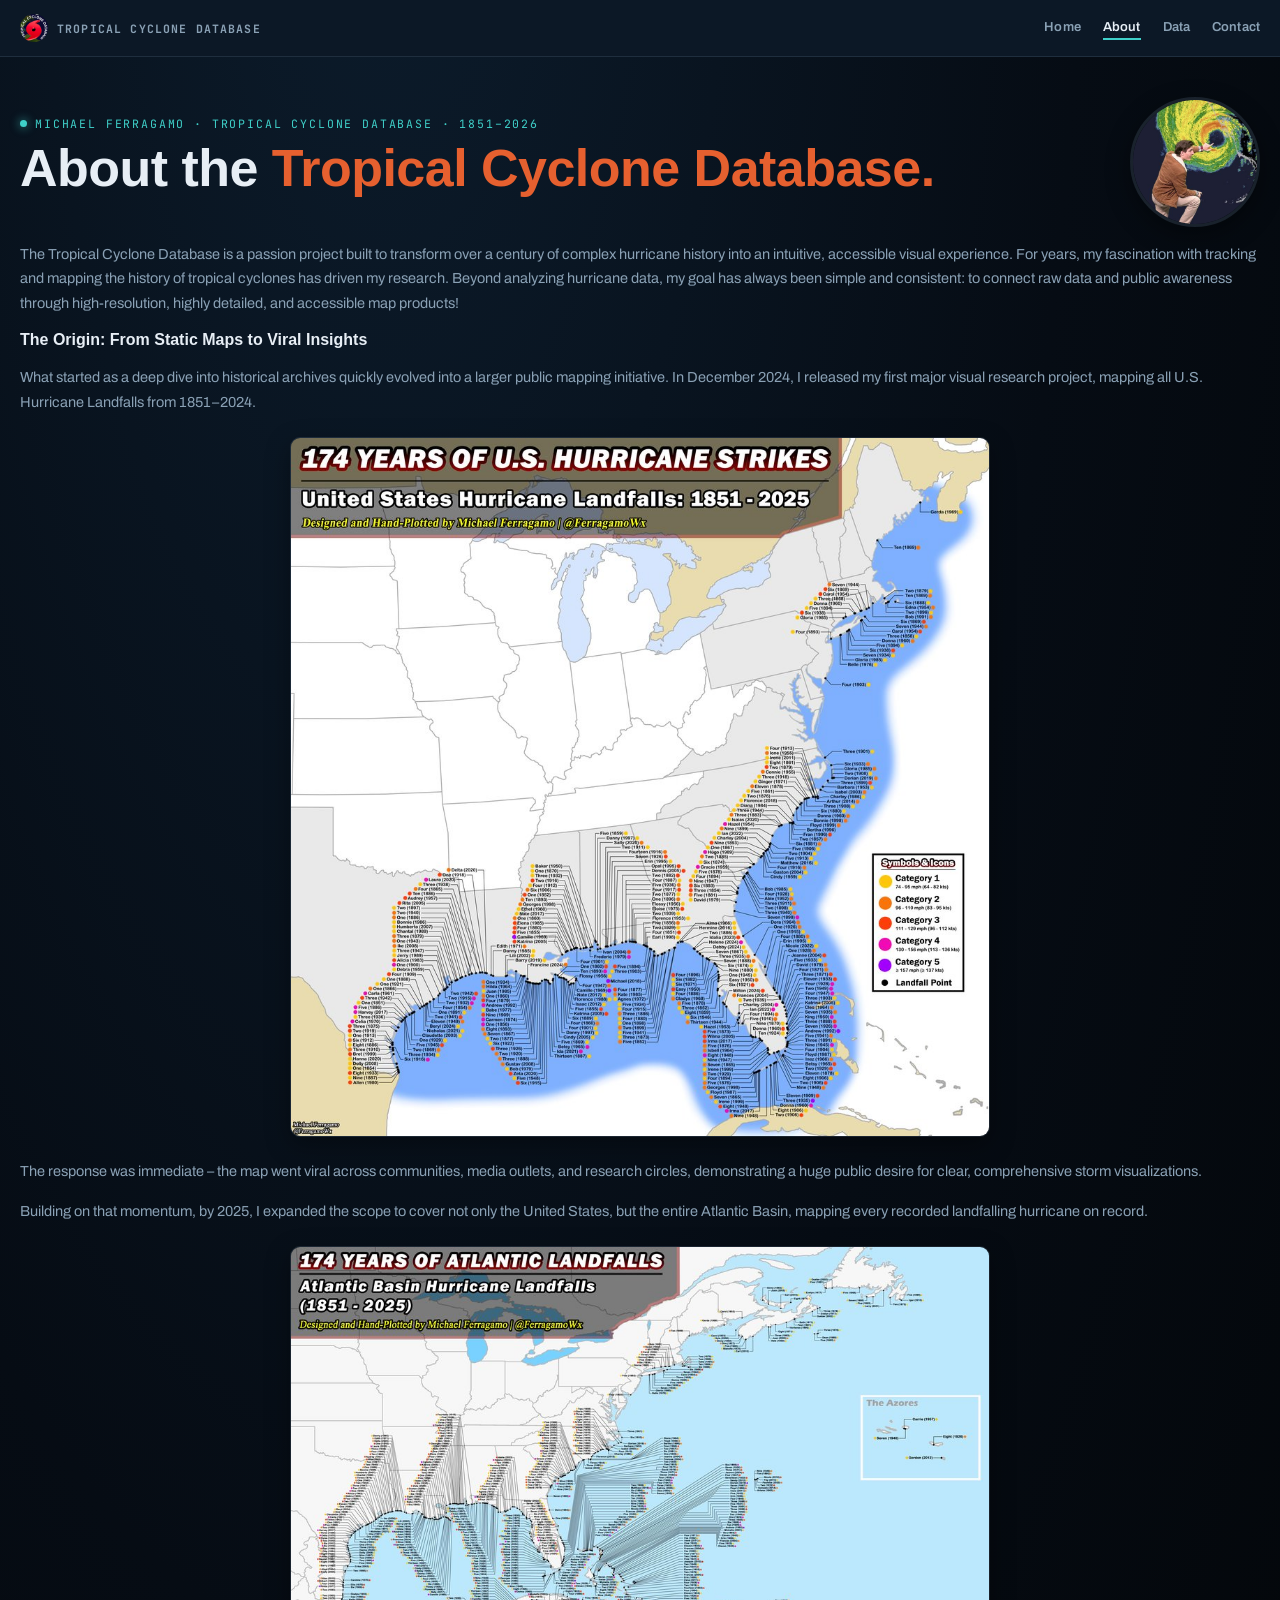
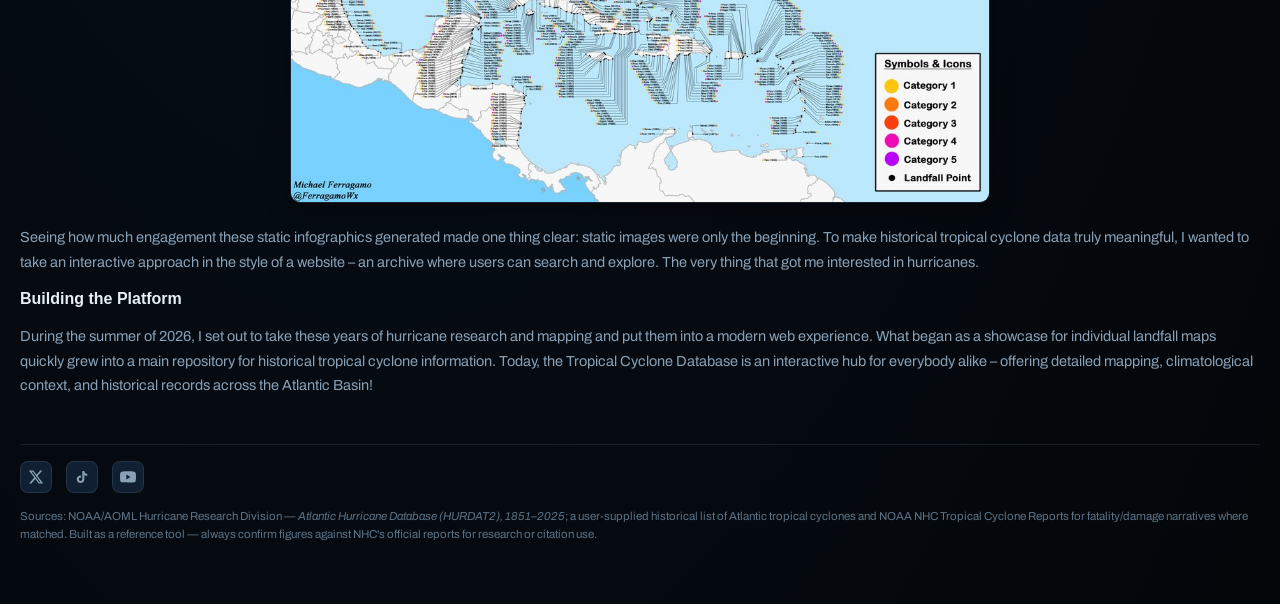
==== about.html @ dbe7d82a "Add files via upload" ====
<!DOCTYPE html>
<html lang="en">
<head>
<meta charset="UTF-8">
<title>About &mdash; Tropical Cyclone Database</title>
<link rel="icon" type="image/png" href="[data-uri]">
<meta name="viewport" content="width=device-width, initial-scale=1.0">
<style>
@import url('https://fonts.googleapis.com/css2?family=Archivo+Expanded:wght@600;700;800&family=Archivo:wght@400;500;600&family=JetBrains+Mono:wght@400;500;700&display=swap');
:root{
--bg-deep:#060c14;
--bg-panel:#0c1826;
--bg-panel-2:#101f31;
--land:#132234;
--land-hover:#182b40;
--border-soft: rgba(148,178,204,0.14);
--text-main:#e7eef5;
--text-dim:#8aa1b5;
--text-faint:#5b7285;
--c-ts:#3fd0c9;
--c-1:#f2c14e;
--c-2:#f0983b;
--c-3:#e6602f;
--c-4:#cf2b3e;
--c-5:#a63aa8;
--accent-line: rgba(63,208,201,0.35);
}
*{ box-sizing:border-box; }
html,body{
margin:0; padding:0;
background: radial-gradient(ellipse at 30% -10%, #0c1c2c 0%, var(--bg-deep) 55%, #030609 100%);
color: var(--text-main);
font-family:'Archivo', system-ui, sans-serif;
min-height:100vh;
}
.topnav{ background: var(--bg-panel); border-bottom: 1px solid var(--border-soft); }
.topnav-inner{
max-width:1280px; margin:0 auto; padding: 14px 20px;
display:flex; align-items:center; justify-content:space-between; flex-wrap:wrap; gap:12px;
}
.topnav-brand{
font-family:'JetBrains Mono',monospace; font-size:11.5px; font-weight:700;
letter-spacing:.1em; color:var(--text-dim); text-transform:uppercase;
display:flex; align-items:center; gap:9px;
}
.topnav-brand img{ width:28px; height:28px; border-radius:50%; display:block; flex-shrink:0; }
.topnav-links{ display:flex; gap:22px; }
.topnav-link{
font-family:'Archivo',sans-serif; font-size:13px; font-weight:600;
color:var(--text-dim); text-decoration:none; letter-spacing:.01em;
padding:4px 0; border-bottom:2px solid transparent; transition: all .15s;
}
.topnav-link:hover{ color:var(--text-main); }
.topnav-link.active{ color:var(--text-main); border-bottom-color:var(--c-ts); }
@media (max-width: 640px){
.topnav-inner{ justify-content:center; text-align:center; }
.topnav-links{ gap:16px; flex-wrap:wrap; justify-content:center; }
}
.wrap{ max-width:1280px; margin:0 auto; padding: 40px 20px 60px; }
.eyebrow{
font-family:'JetBrains Mono', monospace;
font-size:11.5px; letter-spacing:0.16em; text-transform:uppercase;
color: var(--c-ts);
display:flex; align-items:center; gap:8px;
}
.eyebrow .dot{
width:7px;height:7px;border-radius:50%;background:var(--c-ts);
box-shadow:0 0 8px 2px var(--accent-line);
animation: blip 2.2s ease-in-out infinite;
}
@keyframes blip{ 0%,100%{opacity:1; transform:scale(1);} 50%{opacity:.4; transform:scale(0.7);} }
h1{
font-family:'Archivo Expanded', sans-serif;
font-weight:800;
font-size: clamp(30px, 4.6vw, 52px);
line-height:1.05;
margin: 10px 0 12px;
letter-spacing:-0.01em;
}
h1 em{ font-style:normal; color: var(--c-3); }
.sub{ color: var(--text-dim); font-size:15.5px; max-width: 680px; line-height:1.55; margin-bottom:36px; }
.hero-row{ display:flex; align-items:center; justify-content:space-between; gap:32px; }
.hero-text{ flex:1; min-width:0; }
.hero-logo{ width:150px; height:150px; flex-shrink:0; filter: drop-shadow(0 8px 28px rgba(63,208,201,0.18)); }
@media (max-width: 760px){
.hero-row{ flex-direction:column-reverse; text-align:center; gap:20px; }
.hero-logo{ width:110px; height:110px; }
}
.panel{
background: linear-gradient(180deg, var(--bg-panel) 0%, var(--bg-panel-2) 100%);
border:1px solid var(--border-soft); border-radius:14px;
}
/* on this day widget */
.otd-panel{ padding:26px 28px; margin-bottom:40px; }
.otd-head{ display:flex; align-items:baseline; justify-content:space-between; flex-wrap:wrap; gap:10px; margin-bottom:18px; }
.otd-title{ font-family:'Archivo Expanded',sans-serif; font-weight:700; font-size:19px; }
.otd-date{ font-family:'JetBrains Mono',monospace; font-size:12.5px; color:var(--text-faint); }
.otd-list{ display:flex; flex-direction:column; gap:10px; }
.otd-item{
display:flex; align-items:center; gap:14px;
background:var(--bg-deep); border:1px solid var(--border-soft); border-radius:10px;
padding:12px 16px;
}
.otd-cat{
font-family:'JetBrains Mono',monospace; font-weight:700; font-size:11px;
color:#08131c; border-radius:6px; padding:5px 8px; min-width:34px; text-align:center; flex-shrink:0;
}
.otd-body{ flex:1; min-width:0; }
.otd-see-btn{
flex-shrink:0; font-family:'JetBrains Mono',monospace; font-size:11px; font-weight:700;
letter-spacing:.02em; color:var(--c-ts); text-decoration:none; white-space:nowrap;
padding:7px 12px; border:1px solid var(--accent-line); border-radius:7px; transition: all .15s;
}
.otd-see-btn:hover{ background:rgba(63,208,201,0.12); border-color:var(--c-ts); }
.otd-name{ font-weight:600; font-size:14px; color:var(--text-main); }
.otd-meta{ font-size:12px; color:var(--text-faint); margin-top:2px; }
.otd-empty{ color:var(--text-faint); font-size:13.5px; padding:8px 2px; }
/* section nav cards */
.section-title{ font-family:'Archivo Expanded',sans-serif; font-weight:700; font-size:16px; margin: 8px 0 16px; color:var(--text-main); }
.cards-grid{ display:grid; grid-template-columns: repeat(auto-fit, minmax(260px,1fr)); gap:16px; }
.site-card{
padding:22px 22px 20px; text-decoration:none; color:inherit;
display:flex; flex-direction:column; gap:8px; transition: all .15s;
}
.site-card:not(.disabled):hover{ border-color: var(--c-ts); transform: translateY(-2px); }
.site-card.disabled{ opacity:.55; cursor:default; }
.site-card-icon{ font-size:22px; }
.site-card-title{ font-family:'Archivo Expanded',sans-serif; font-weight:700; font-size:16px; color:var(--text-main); }
.site-card-desc{ font-size:13px; color:var(--text-dim); line-height:1.45; }
.site-card-tag{
font-family:'JetBrains Mono',monospace; font-size:10px; letter-spacing:.06em; text-transform:uppercase;
color:var(--c-ts); margin-top:auto; padding-top:6px;
}
.site-card.disabled .site-card-tag{ color:var(--text-faint); }
footer{
margin-top:46px; padding-top:16px; border-top:1px solid var(--border-soft);
font-size:11.5px; color:var(--text-faint); line-height:1.6;
}
footer a{ color: var(--text-dim); }
.footer-social{ display:flex; align-items:center; gap:14px; margin-bottom:14px; }
.footer-social a{
display:flex; align-items:center; justify-content:center;
width:32px; height:32px; border-radius:8px;
background:var(--bg-panel-2); border:1px solid var(--border-soft);
color:var(--text-dim); transition: all .15s;
}
.footer-social a:hover{ color:var(--c-ts); border-color:var(--c-ts); background:rgba(63,208,201,0.1); }
.footer-social svg{ width:16px; height:16px; fill:currentColor; }
::selection{ background: var(--c-ts); color:#08131c; }
.about-content{ max-width: 100%; margin-top: 8px; }
.about-content p{ color: var(--text-dim); font-size:14.5px; line-height:1.7; margin-bottom:16px; }
.about-hero-row{ display:flex; align-items:center; justify-content:space-between; gap:28px; }
.about-hero-text{ flex:1 1 auto; }
.about-profile-photo{
width:130px; height:130px; border-radius:50%; object-fit:cover; flex:0 0 auto;
border:3px solid var(--border-soft); box-shadow: 0 8px 24px rgba(0,0,0,0.4);
}
.about-gallery{ display:flex; flex-direction:row; justify-content:center; gap:16px; margin: 22px auto; max-width: 900px; }
.about-gallery-single{ display:flex; justify-content:center; margin: 22px auto; max-width: 700px; }
.about-gallery-img-single{
width:100%; height:auto; border-radius:10px; border:1px solid var(--border-soft);
box-shadow: 0 8px 24px rgba(0,0,0,0.35);
}
.about-gallery-img{
width:calc(50% - 8px); height:auto; border-radius:10px; border:1px solid var(--border-soft);
box-shadow: 0 8px 24px rgba(0,0,0,0.35);
}
@media (max-width: 640px){
.about-gallery{ flex-direction:column; }
.about-gallery-img{ width:100%; }
}
</style>
</head>
<body>
<nav class="topnav">
<div class="topnav-inner">
<div class="topnav-brand"><img src="[data-uri]" alt="logo">TROPICAL CYCLONE DATABASE</div>
<div class="topnav-links">
<a href="home.html" class="topnav-link">Home</a>
<a href="about.html" class="topnav-link active">About</a>
<a href="data.html" class="topnav-link">Data</a>
<a href="contact.html" class="topnav-link">Contact</a>
</div>
</div>
</nav>
<div class="wrap">
<header class="hero about-hero-row">
<div class="about-hero-text">
<div class="eyebrow"><span class="dot"></span>MICHAEL FERRAGAMO &middot; TROPICAL CYCLONE DATABASE &middot; 1851&ndash;2026</div>
<h1>About the <em>Tropical Cyclone Database.</em></h1>
</div>
<img src="[data-uri]" alt="Michael Ferragamo" class="about-profile-photo">
</header>

<div class="about-content">
<p>The Tropical Cyclone Database is a passion project built to transform over a century of complex hurricane history into an intuitive, accessible visual experience. For years, my fascination with tracking and mapping the history of tropical cyclones has driven my research. Beyond analyzing hurricane data, my goal has always been simple and consistent: to connect raw data and public awareness through high-resolution, highly detailed, and accessible map products!</p>

<div class="section-title">The Origin: From Static Maps to Viral Insights</div>
<p>What started as a deep dive into historical archives quickly evolved into a larger public mapping initiative. In December 2024, I released my first major visual research project, mapping all U.S. Hurricane Landfalls from 1851&ndash;2024.</p>

<div class="about-gallery-single">
<img src="[data-uri]" alt="174 Years of U.S. Hurricane Strikes map" class="about-gallery-img-single">
</div>

<p>The response was immediate &ndash; the map went viral across communities, media outlets, and research circles, demonstrating a huge public desire for clear, comprehensive storm visualizations.</p>

<p>Building on that momentum, by 2025, I expanded the scope to cover not only the United States, but the entire Atlantic Basin, mapping every recorded landfalling hurricane on record.</p>

<div class="about-gallery-single">
<img src="[data-uri]" alt="174 Years of Atlantic Landfalls map" class="about-gallery-img-single">
</div>

<p>Seeing how much engagement these static infographics generated made one thing clear: static images were only the beginning. To make historical tropical cyclone data truly meaningful, I wanted to take an interactive approach in the style of a website &ndash; an archive where users can search and explore. The very thing that got me interested in hurricanes.</p>

<div class="section-title">Building the Platform</div>
<p>During the summer of 2026, I set out to take these years of hurricane research and mapping and put them into a modern web experience. What began as a showcase for individual landfall maps quickly grew into a main repository for historical tropical cyclone information. Today, the Tropical Cyclone Database is an interactive hub for everybody alike &ndash; offering detailed mapping, climatological context, and historical records across the Atlantic Basin!</p>
</div>

<footer>
<div class="footer-social">
<a href="https://x.com/FerragamoWx" target="_blank" rel="noopener" title="X (Twitter)"><svg viewBox="0 0 24 24"><path d="M18.244 2.25h3.308l-7.227 8.26 8.502 11.24H16.17l-5.214-6.817L4.99 21.75H1.68l7.73-8.835L1.254 2.25H8.08l4.713 6.231zm-1.161 17.52h1.833L7.084 4.126H5.117z"/></svg></a>
<a href="https://www.tiktok.com/@hurricaneupdate" target="_blank" rel="noopener" title="TikTok"><svg viewBox="0 0 24 24"><path d="M16.6 5.82s.51.5 0 0A4.278 4.278 0 0 1 15.54 3h-3.09v12.4a2.592 2.592 0 0 1-2.59 2.5c-1.42 0-2.6-1.16-2.6-2.6 0-1.72 1.66-3.01 3.37-2.48V9.66c-3.45-.46-6.47 2.22-6.47 5.64 0 3.33 2.76 5.7 5.69 5.7 3.14 0 5.69-2.55 5.69-5.7V9.01a7.35 7.35 0 0 0 4.3 1.38V7.3s-1.88.09-3.24-1.48z"/></svg></a>
<a href="https://www.youtube.com/@TheHurricaneUpdate" target="_blank" rel="noopener" title="YouTube"><svg viewBox="0 0 24 24"><path d="M23.498 6.186a3.016 3.016 0 0 0-2.122-2.136C19.505 3.545 12 3.545 12 3.545s-7.505 0-9.377.505A3.017 3.017 0 0 0 .502 6.186C0 8.07 0 12 0 12s0 3.93.502 5.814a3.016 3.016 0 0 0 2.122 2.136c1.871.505 9.376.505 9.376.505s7.505 0 9.377-.505a3.015 3.015 0 0 0 2.122-2.136C24 15.93 24 12 24 12s0-3.93-.502-5.814zM9.545 15.568V8.432L15.818 12l-6.273 3.568z"/></svg></a>
</div>
Sources: NOAA/AOML Hurricane Research Division &mdash; <i>Atlantic Hurricane Database (HURDAT2), 1851&ndash;2025</i>; a user-supplied historical list of Atlantic tropical cyclones and NOAA NHC Tropical Cyclone Reports for fatality/damage narratives where matched. Built as a reference tool &mdash; always confirm figures against NHC's official reports for research or citation use.
</footer>
</div>
</body>
</html>
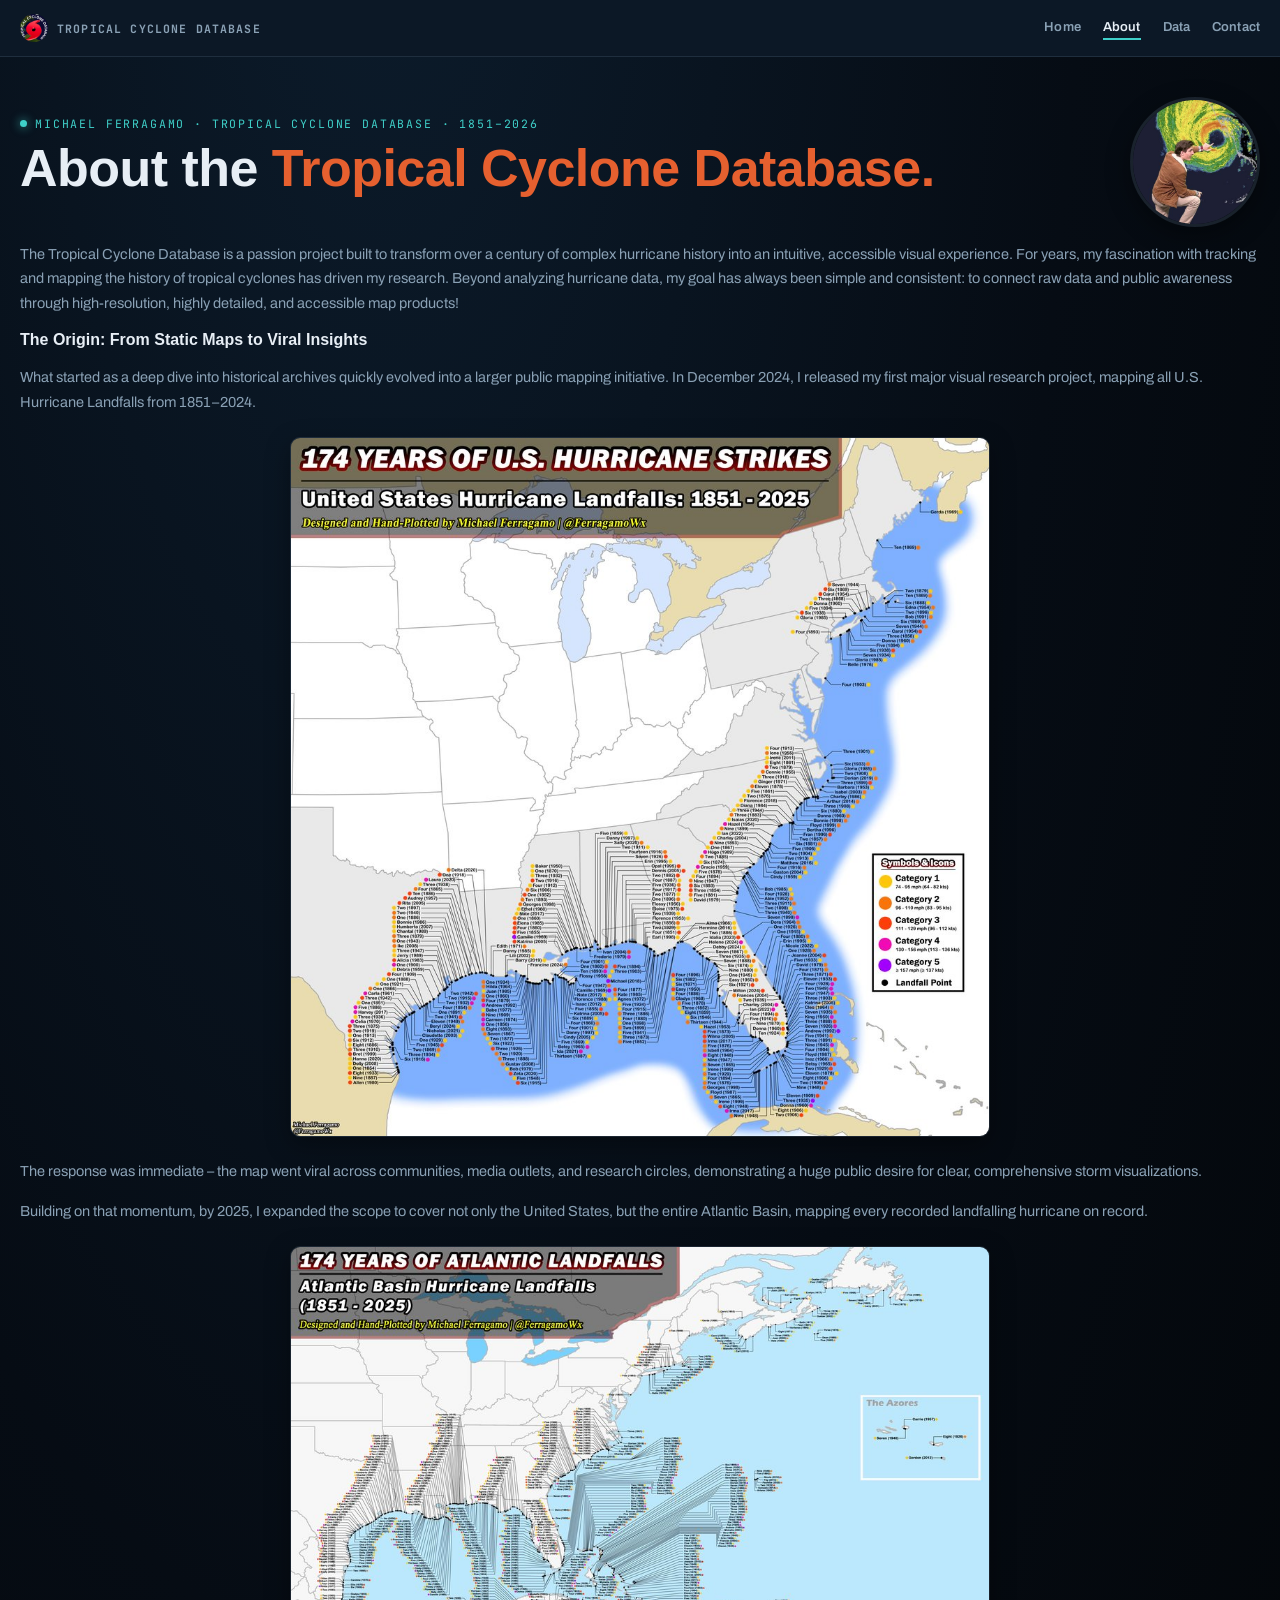
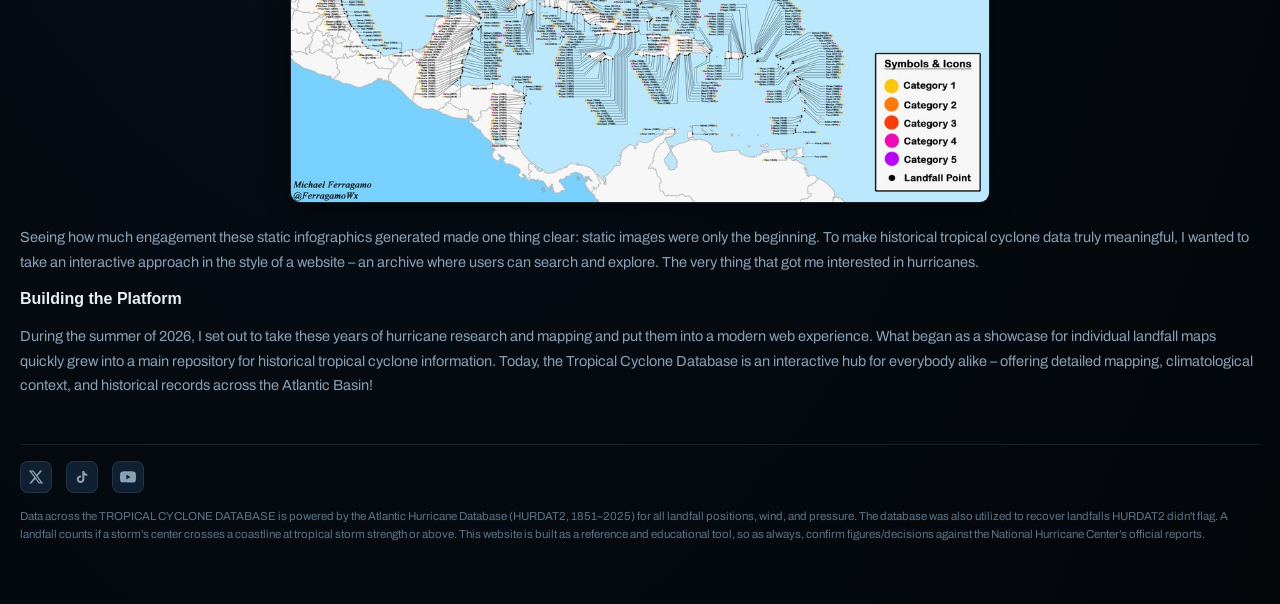
==== commit 47a3fc7a: "Add files via upload" ====
--- a/about.html
+++ b/about.html
@@ -176,7 +176,7 @@
 <div class="topnav-inner">
 <div class="topnav-brand"><img src="[data-uri]" alt="logo">TROPICAL CYCLONE DATABASE</div>
 <div class="topnav-links">
-<a href="home.html" class="topnav-link">Home</a>
+<a href="index.html" class="topnav-link">Home</a>
 <a href="about.html" class="topnav-link active">About</a>
 <a href="data.html" class="topnav-link">Data</a>
 <a href="contact.html" class="topnav-link">Contact</a>
@@ -222,7 +222,7 @@
 <a href="https://www.tiktok.com/@hurricaneupdate" target="_blank" rel="noopener" title="TikTok"><svg viewBox="0 0 24 24"><path d="M16.6 5.82s.51.5 0 0A4.278 4.278 0 0 1 15.54 3h-3.09v12.4a2.592 2.592 0 0 1-2.59 2.5c-1.42 0-2.6-1.16-2.6-2.6 0-1.72 1.66-3.01 3.37-2.48V9.66c-3.45-.46-6.47 2.22-6.47 5.64 0 3.33 2.76 5.7 5.69 5.7 3.14 0 5.69-2.55 5.69-5.7V9.01a7.35 7.35 0 0 0 4.3 1.38V7.3s-1.88.09-3.24-1.48z"/></svg></a>
 <a href="https://www.youtube.com/@TheHurricaneUpdate" target="_blank" rel="noopener" title="YouTube"><svg viewBox="0 0 24 24"><path d="M23.498 6.186a3.016 3.016 0 0 0-2.122-2.136C19.505 3.545 12 3.545 12 3.545s-7.505 0-9.377.505A3.017 3.017 0 0 0 .502 6.186C0 8.07 0 12 0 12s0 3.93.502 5.814a3.016 3.016 0 0 0 2.122 2.136c1.871.505 9.376.505 9.376.505s7.505 0 9.377-.505a3.015 3.015 0 0 0 2.122-2.136C24 15.93 24 12 24 12s0-3.93-.502-5.814zM9.545 15.568V8.432L15.818 12l-6.273 3.568z"/></svg></a>
 </div>
-Sources: NOAA/AOML Hurricane Research Division &mdash; <i>Atlantic Hurricane Database (HURDAT2), 1851&ndash;2025</i>; a user-supplied historical list of Atlantic tropical cyclones and NOAA NHC Tropical Cyclone Reports for fatality/damage narratives where matched. Built as a reference tool &mdash; always confirm figures against NHC's official reports for research or citation use.
+Data across the TROPICAL CYCLONE DATABASE is powered by the Atlantic Hurricane Database (HURDAT2, 1851–2025) for all landfall positions, wind, and pressure. The database was also utilized to recover landfalls HURDAT2 didn't flag. A landfall counts if a storm’s center crosses a coastline at tropical storm strength or above. This website is built as a reference and educational tool, so as always, confirm figures/decisions against the National Hurricane Center’s official reports.
 </footer>
 </div>
 </body>
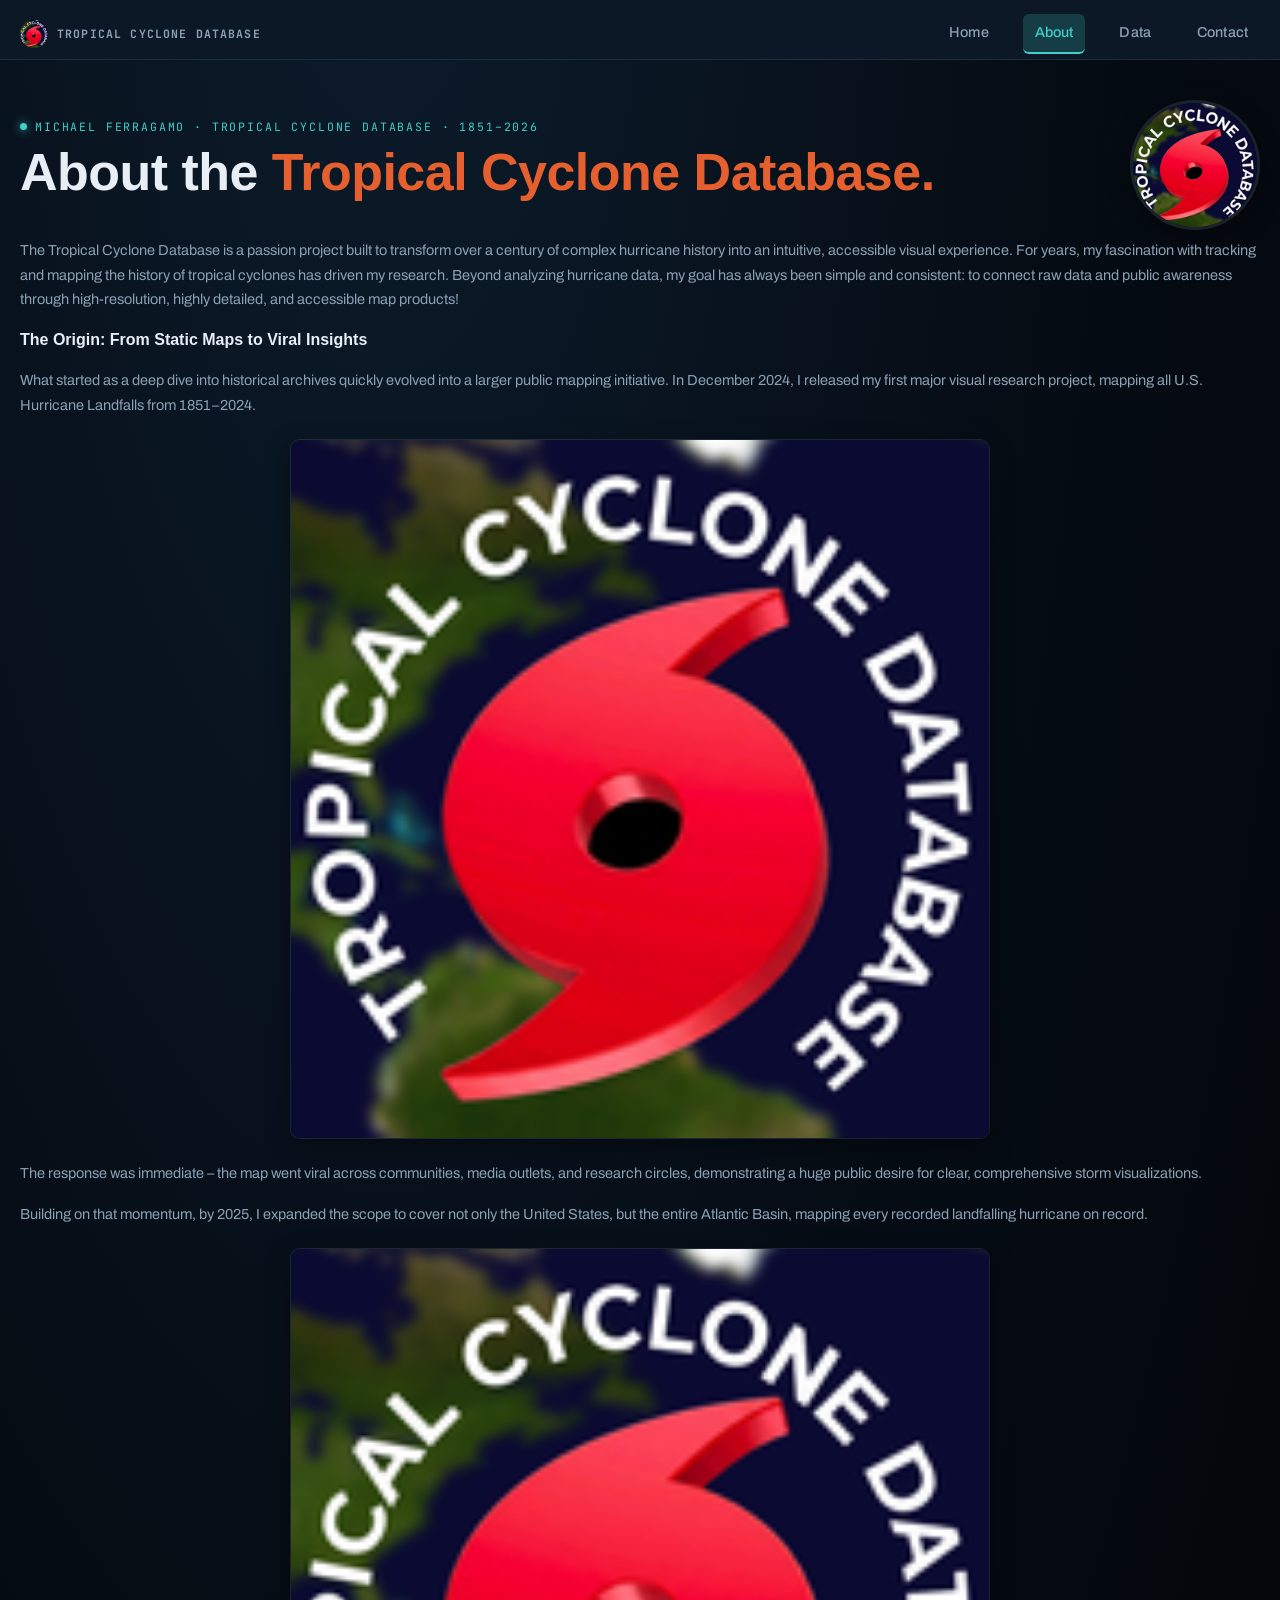
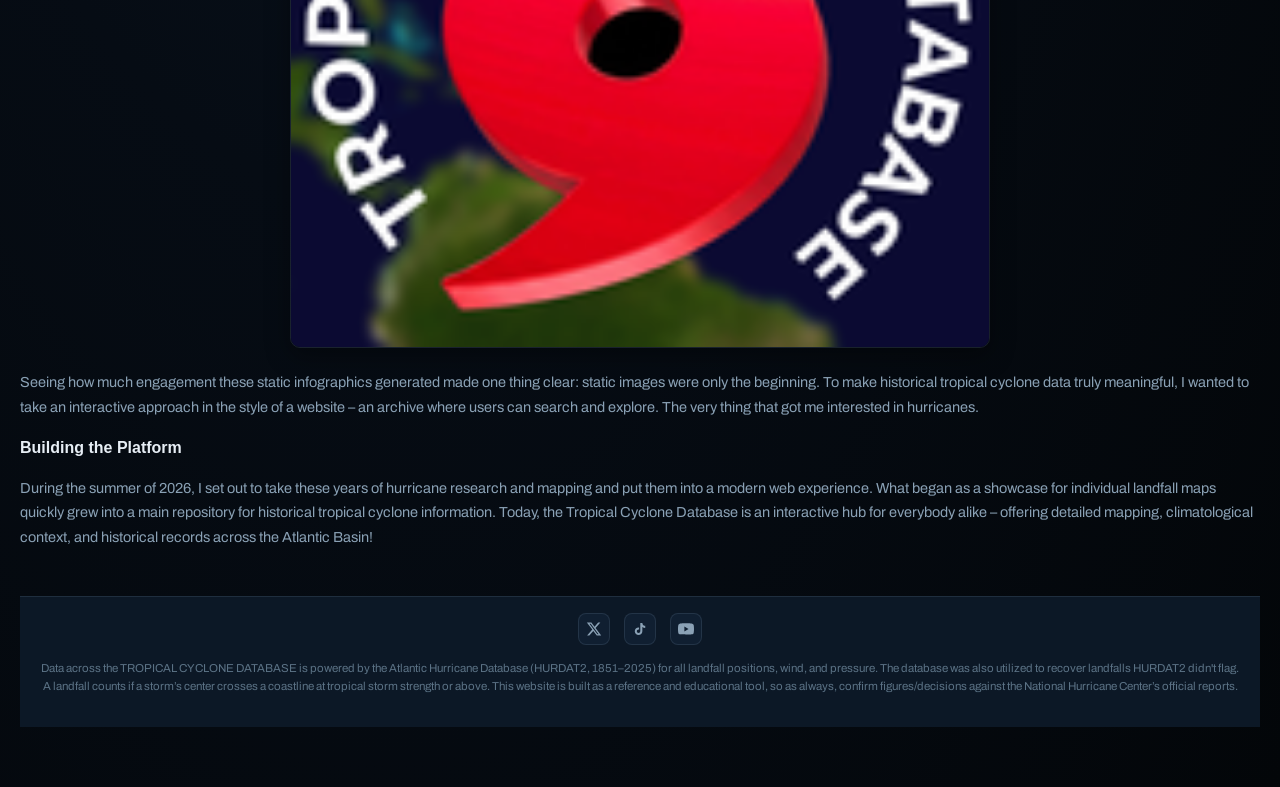
==== commit b6fb1e36: "style: reformat skeleton-shimmer keyframes for improved readability" ====
--- a/about.html
+++ b/about.html
@@ -3,193 +3,43 @@
 <head>
 <meta charset="UTF-8">
 <title>About &mdash; Tropical Cyclone Database</title>
-<link rel="icon" type="image/png" href="[data-uri]">
+<link rel="icon" type="image/png" href="assets/images/favicon.png">
 <meta name="viewport" content="width=device-width, initial-scale=1.0">
-<style>
-@import url('https://fonts.googleapis.com/css2?family=Archivo+Expanded:wght@600;700;800&family=Archivo:wght@400;500;600&family=JetBrains+Mono:wght@400;500;700&display=swap');
-:root{
---bg-deep:#060c14;
---bg-panel:#0c1826;
---bg-panel-2:#101f31;
---land:#132234;
---land-hover:#182b40;
---border-soft: rgba(148,178,204,0.14);
---text-main:#e7eef5;
---text-dim:#8aa1b5;
---text-faint:#5b7285;
---c-ts:#3fd0c9;
---c-1:#f2c14e;
---c-2:#f0983b;
---c-3:#e6602f;
---c-4:#cf2b3e;
---c-5:#a63aa8;
---accent-line: rgba(63,208,201,0.35);
-}
-*{ box-sizing:border-box; }
-html,body{
-margin:0; padding:0;
-background: radial-gradient(ellipse at 30% -10%, #0c1c2c 0%, var(--bg-deep) 55%, #030609 100%);
-color: var(--text-main);
-font-family:'Archivo', system-ui, sans-serif;
-min-height:100vh;
-}
-.topnav{ background: var(--bg-panel); border-bottom: 1px solid var(--border-soft); }
-.topnav-inner{
-max-width:1280px; margin:0 auto; padding: 14px 20px;
-display:flex; align-items:center; justify-content:space-between; flex-wrap:wrap; gap:12px;
-}
-.topnav-brand{
-font-family:'JetBrains Mono',monospace; font-size:11.5px; font-weight:700;
-letter-spacing:.1em; color:var(--text-dim); text-transform:uppercase;
-display:flex; align-items:center; gap:9px;
-}
-.topnav-brand img{ width:28px; height:28px; border-radius:50%; display:block; flex-shrink:0; }
-.topnav-links{ display:flex; gap:22px; }
-.topnav-link{
-font-family:'Archivo',sans-serif; font-size:13px; font-weight:600;
-color:var(--text-dim); text-decoration:none; letter-spacing:.01em;
-padding:4px 0; border-bottom:2px solid transparent; transition: all .15s;
-}
-.topnav-link:hover{ color:var(--text-main); }
-.topnav-link.active{ color:var(--text-main); border-bottom-color:var(--c-ts); }
-@media (max-width: 640px){
-.topnav-inner{ justify-content:center; text-align:center; }
-.topnav-links{ gap:16px; flex-wrap:wrap; justify-content:center; }
-}
-.wrap{ max-width:1280px; margin:0 auto; padding: 40px 20px 60px; }
-.eyebrow{
-font-family:'JetBrains Mono', monospace;
-font-size:11.5px; letter-spacing:0.16em; text-transform:uppercase;
-color: var(--c-ts);
-display:flex; align-items:center; gap:8px;
-}
-.eyebrow .dot{
-width:7px;height:7px;border-radius:50%;background:var(--c-ts);
-box-shadow:0 0 8px 2px var(--accent-line);
-animation: blip 2.2s ease-in-out infinite;
-}
-@keyframes blip{ 0%,100%{opacity:1; transform:scale(1);} 50%{opacity:.4; transform:scale(0.7);} }
-h1{
-font-family:'Archivo Expanded', sans-serif;
-font-weight:800;
-font-size: clamp(30px, 4.6vw, 52px);
-line-height:1.05;
-margin: 10px 0 12px;
-letter-spacing:-0.01em;
-}
-h1 em{ font-style:normal; color: var(--c-3); }
-.sub{ color: var(--text-dim); font-size:15.5px; max-width: 680px; line-height:1.55; margin-bottom:36px; }
-.hero-row{ display:flex; align-items:center; justify-content:space-between; gap:32px; }
-.hero-text{ flex:1; min-width:0; }
-.hero-logo{ width:150px; height:150px; flex-shrink:0; filter: drop-shadow(0 8px 28px rgba(63,208,201,0.18)); }
-@media (max-width: 760px){
-.hero-row{ flex-direction:column-reverse; text-align:center; gap:20px; }
-.hero-logo{ width:110px; height:110px; }
-}
-.panel{
-background: linear-gradient(180deg, var(--bg-panel) 0%, var(--bg-panel-2) 100%);
-border:1px solid var(--border-soft); border-radius:14px;
-}
-/* on this day widget */
-.otd-panel{ padding:26px 28px; margin-bottom:40px; }
-.otd-head{ display:flex; align-items:baseline; justify-content:space-between; flex-wrap:wrap; gap:10px; margin-bottom:18px; }
-.otd-title{ font-family:'Archivo Expanded',sans-serif; font-weight:700; font-size:19px; }
-.otd-date{ font-family:'JetBrains Mono',monospace; font-size:12.5px; color:var(--text-faint); }
-.otd-list{ display:flex; flex-direction:column; gap:10px; }
-.otd-item{
-display:flex; align-items:center; gap:14px;
-background:var(--bg-deep); border:1px solid var(--border-soft); border-radius:10px;
-padding:12px 16px;
-}
-.otd-cat{
-font-family:'JetBrains Mono',monospace; font-weight:700; font-size:11px;
-color:#08131c; border-radius:6px; padding:5px 8px; min-width:34px; text-align:center; flex-shrink:0;
-}
-.otd-body{ flex:1; min-width:0; }
-.otd-see-btn{
-flex-shrink:0; font-family:'JetBrains Mono',monospace; font-size:11px; font-weight:700;
-letter-spacing:.02em; color:var(--c-ts); text-decoration:none; white-space:nowrap;
-padding:7px 12px; border:1px solid var(--accent-line); border-radius:7px; transition: all .15s;
-}
-.otd-see-btn:hover{ background:rgba(63,208,201,0.12); border-color:var(--c-ts); }
-.otd-name{ font-weight:600; font-size:14px; color:var(--text-main); }
-.otd-meta{ font-size:12px; color:var(--text-faint); margin-top:2px; }
-.otd-empty{ color:var(--text-faint); font-size:13.5px; padding:8px 2px; }
-/* section nav cards */
-.section-title{ font-family:'Archivo Expanded',sans-serif; font-weight:700; font-size:16px; margin: 8px 0 16px; color:var(--text-main); }
-.cards-grid{ display:grid; grid-template-columns: repeat(auto-fit, minmax(260px,1fr)); gap:16px; }
-.site-card{
-padding:22px 22px 20px; text-decoration:none; color:inherit;
-display:flex; flex-direction:column; gap:8px; transition: all .15s;
-}
-.site-card:not(.disabled):hover{ border-color: var(--c-ts); transform: translateY(-2px); }
-.site-card.disabled{ opacity:.55; cursor:default; }
-.site-card-icon{ font-size:22px; }
-.site-card-title{ font-family:'Archivo Expanded',sans-serif; font-weight:700; font-size:16px; color:var(--text-main); }
-.site-card-desc{ font-size:13px; color:var(--text-dim); line-height:1.45; }
-.site-card-tag{
-font-family:'JetBrains Mono',monospace; font-size:10px; letter-spacing:.06em; text-transform:uppercase;
-color:var(--c-ts); margin-top:auto; padding-top:6px;
-}
-.site-card.disabled .site-card-tag{ color:var(--text-faint); }
-footer{
-margin-top:46px; padding-top:16px; border-top:1px solid var(--border-soft);
-font-size:11.5px; color:var(--text-faint); line-height:1.6;
-}
-footer a{ color: var(--text-dim); }
-.footer-social{ display:flex; align-items:center; gap:14px; margin-bottom:14px; }
-.footer-social a{
-display:flex; align-items:center; justify-content:center;
-width:32px; height:32px; border-radius:8px;
-background:var(--bg-panel-2); border:1px solid var(--border-soft);
-color:var(--text-dim); transition: all .15s;
-}
-.footer-social a:hover{ color:var(--c-ts); border-color:var(--c-ts); background:rgba(63,208,201,0.1); }
-.footer-social svg{ width:16px; height:16px; fill:currentColor; }
-::selection{ background: var(--c-ts); color:#08131c; }
-.about-content{ max-width: 100%; margin-top: 8px; }
-.about-content p{ color: var(--text-dim); font-size:14.5px; line-height:1.7; margin-bottom:16px; }
-.about-hero-row{ display:flex; align-items:center; justify-content:space-between; gap:28px; }
-.about-hero-text{ flex:1 1 auto; }
-.about-profile-photo{
-width:130px; height:130px; border-radius:50%; object-fit:cover; flex:0 0 auto;
-border:3px solid var(--border-soft); box-shadow: 0 8px 24px rgba(0,0,0,0.4);
-}
-.about-gallery{ display:flex; flex-direction:row; justify-content:center; gap:16px; margin: 22px auto; max-width: 900px; }
-.about-gallery-single{ display:flex; justify-content:center; margin: 22px auto; max-width: 700px; }
-.about-gallery-img-single{
-width:100%; height:auto; border-radius:10px; border:1px solid var(--border-soft);
-box-shadow: 0 8px 24px rgba(0,0,0,0.35);
-}
-.about-gallery-img{
-width:calc(50% - 8px); height:auto; border-radius:10px; border:1px solid var(--border-soft);
-box-shadow: 0 8px 24px rgba(0,0,0,0.35);
-}
-@media (max-width: 640px){
-.about-gallery{ flex-direction:column; }
-.about-gallery-img{ width:100%; }
-}
-</style>
+
+<meta name="description" content="Learn about the Tropical Cyclone Database project, methodology, historical sources, and author Michael Ferragamo.">
+<meta property="og:title" content="About - Tropical Cyclone Database">
+<meta property="og:description" content="Learn about the Tropical Cyclone Database project, methodology, historical sources, and author Michael Ferragamo.">
+<meta property="og:image" content="assets/images/logo.png">
+<meta property="og:type" content="website">
+<meta name="twitter:card" content="summary_large_image">
+<meta name="twitter:title" content="About - Tropical Cyclone Database">
+<meta name="twitter:description" content="Learn about the Tropical Cyclone Database project, methodology, historical sources, and author Michael Ferragamo.">
+<meta name="twitter:image" content="assets/images/logo.png">
+<link rel="stylesheet" href="css/colorscheme.css">
+<link rel="stylesheet" href="css/main.css">
+<link rel="stylesheet" href="css/about.css">
+
 </head>
 <body>
-<nav class="topnav">
+<header role="banner">
+<nav class="topnav" role="navigation" aria-label="Main Navigation">
 <div class="topnav-inner">
-<div class="topnav-brand"><img src="[data-uri]" alt="logo">TROPICAL CYCLONE DATABASE</div>
+<button class="mobile-nav-toggle" aria-expanded="false" aria-controls="topnav-links" aria-label="Toggle navigation menu">&#9776;</button>
+<div class="topnav-brand"><img src="assets/images/logo.png" alt="logo">TROPICAL CYCLONE DATABASE</div>
 <div class="topnav-links">
 <a href="index.html" class="topnav-link">Home</a>
 <a href="about.html" class="topnav-link active">About</a>
 <a href="data.html" class="topnav-link">Data</a>
 <a href="contact.html" class="topnav-link">Contact</a>
 </div>
-</div>
-</nav>
+</div></nav></header></header>
 <div class="wrap">
 <header class="hero about-hero-row">
 <div class="about-hero-text">
 <div class="eyebrow"><span class="dot"></span>MICHAEL FERRAGAMO &middot; TROPICAL CYCLONE DATABASE &middot; 1851&ndash;2026</div>
 <h1>About the <em>Tropical Cyclone Database.</em></h1>
 </div>
-<img src="[data-uri]" alt="Michael Ferragamo" class="about-profile-photo">
+<img src="assets/images/logo.png" alt="Michael Ferragamo" class="about-profile-photo">
 </header>
 
 <div class="about-content">
@@ -199,7 +49,7 @@
 <p>What started as a deep dive into historical archives quickly evolved into a larger public mapping initiative. In December 2024, I released my first major visual research project, mapping all U.S. Hurricane Landfalls from 1851&ndash;2024.</p>
 
 <div class="about-gallery-single">
-<img src="[data-uri]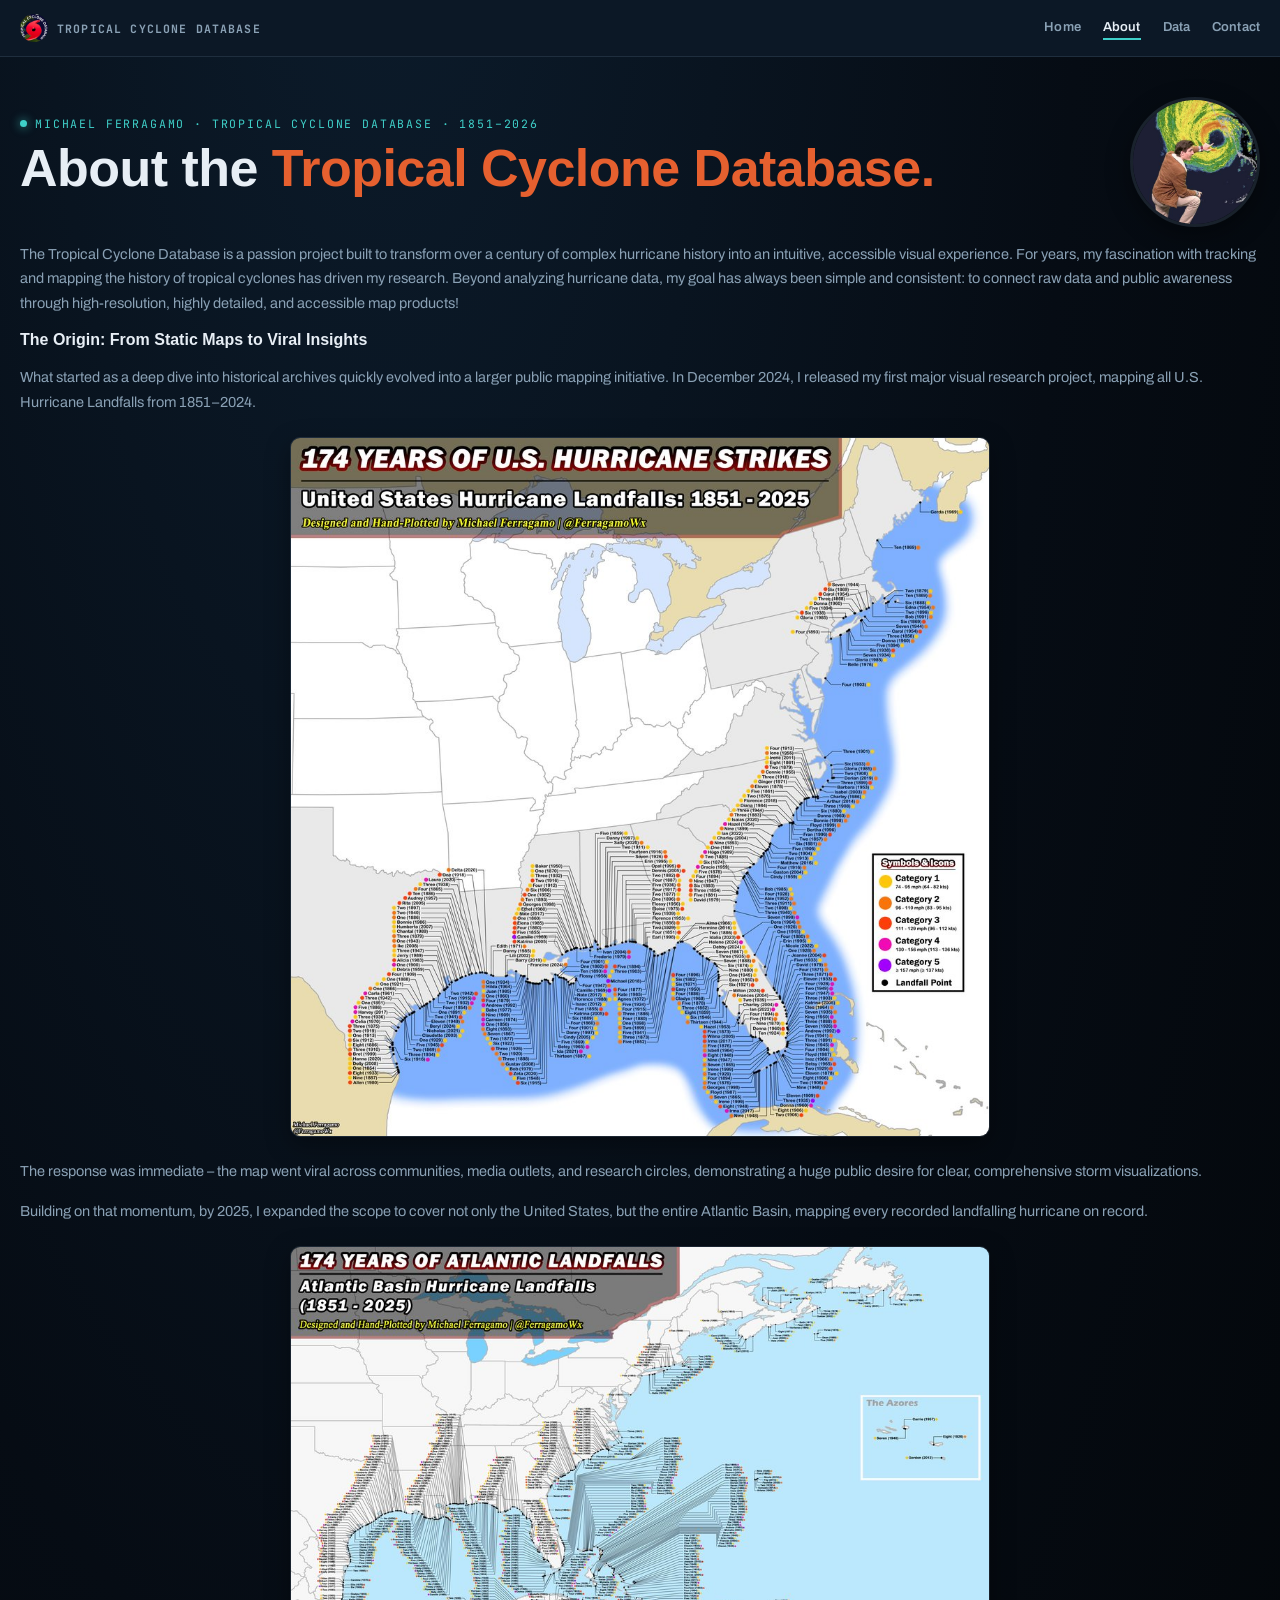
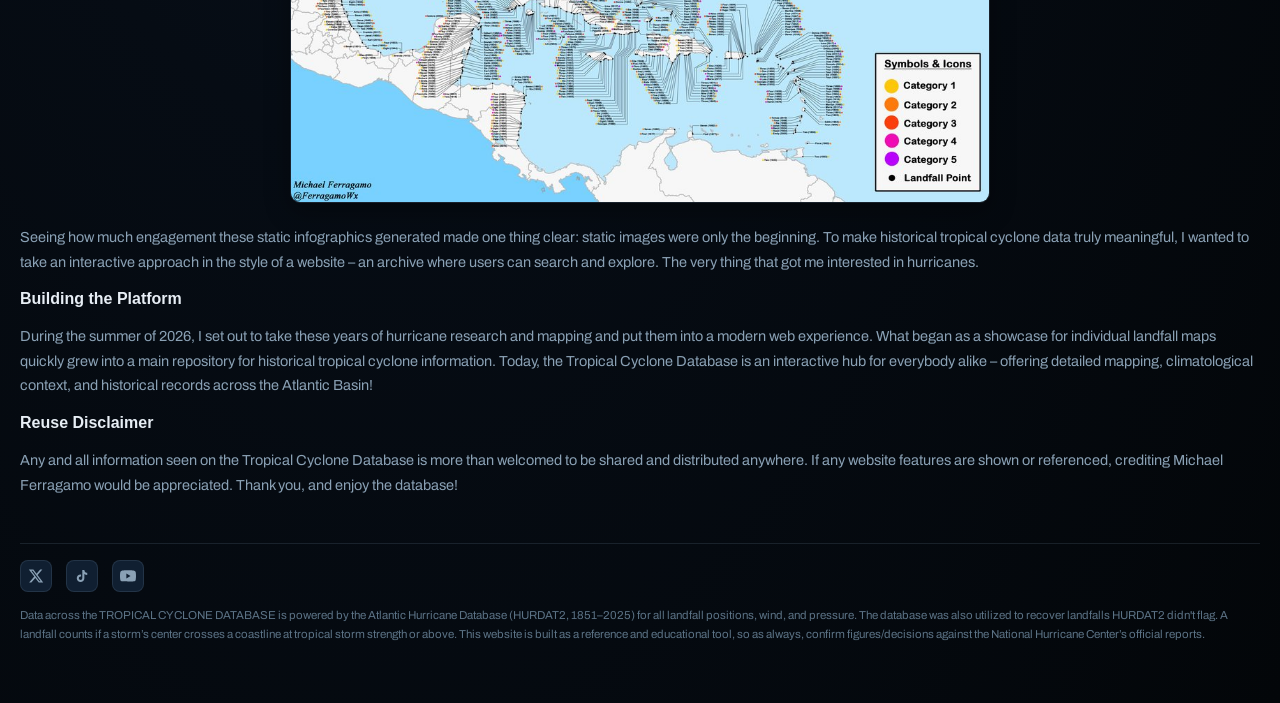
==== commit e061f93c: "Add files via upload" ====
--- a/about.html
+++ b/about.html
@@ -3,43 +3,193 @@
 <head>
 <meta charset="UTF-8">
 <title>About &mdash; Tropical Cyclone Database</title>
-<link rel="icon" type="image/png" href="assets/images/favicon.png">
+<link rel="icon" type="image/png" href="[data-uri]">
 <meta name="viewport" content="width=device-width, initial-scale=1.0">
-
-<meta name="description" content="Learn about the Tropical Cyclone Database project, methodology, historical sources, and author Michael Ferragamo.">
-<meta property="og:title" content="About - Tropical Cyclone Database">
-<meta property="og:description" content="Learn about the Tropical Cyclone Database project, methodology, historical sources, and author Michael Ferragamo.">
-<meta property="og:image" content="assets/images/logo.png">
-<meta property="og:type" content="website">
-<meta name="twitter:card" content="summary_large_image">
-<meta name="twitter:title" content="About - Tropical Cyclone Database">
-<meta name="twitter:description" content="Learn about the Tropical Cyclone Database project, methodology, historical sources, and author Michael Ferragamo.">
-<meta name="twitter:image" content="assets/images/logo.png">
-<link rel="stylesheet" href="css/colorscheme.css">
-<link rel="stylesheet" href="css/main.css">
-<link rel="stylesheet" href="css/about.css">
-
+<style>
+@import url('https://fonts.googleapis.com/css2?family=Archivo+Expanded:wght@600;700;800&family=Archivo:wght@400;500;600&family=JetBrains+Mono:wght@400;500;700&display=swap');
+:root{
+--bg-deep:#060c14;
+--bg-panel:#0c1826;
+--bg-panel-2:#101f31;
+--land:#132234;
+--land-hover:#182b40;
+--border-soft: rgba(148,178,204,0.14);
+--text-main:#e7eef5;
+--text-dim:#8aa1b5;
+--text-faint:#5b7285;
+--c-ts:#3fd0c9;
+--c-1:#f2c14e;
+--c-2:#f0983b;
+--c-3:#e6602f;
+--c-4:#cf2b3e;
+--c-5:#a63aa8;
+--accent-line: rgba(63,208,201,0.35);
+}
+*{ box-sizing:border-box; }
+html,body{
+margin:0; padding:0;
+background: radial-gradient(ellipse at 30% -10%, #0c1c2c 0%, var(--bg-deep) 55%, #030609 100%);
+color: var(--text-main);
+font-family:'Archivo', system-ui, sans-serif;
+min-height:100vh;
+}
+.topnav{ background: var(--bg-panel); border-bottom: 1px solid var(--border-soft); }
+.topnav-inner{
+max-width:1280px; margin:0 auto; padding: 14px 20px;
+display:flex; align-items:center; justify-content:space-between; flex-wrap:wrap; gap:12px;
+}
+.topnav-brand{
+font-family:'JetBrains Mono',monospace; font-size:11.5px; font-weight:700;
+letter-spacing:.1em; color:var(--text-dim); text-transform:uppercase;
+display:flex; align-items:center; gap:9px;
+}
+.topnav-brand img{ width:28px; height:28px; border-radius:50%; display:block; flex-shrink:0; }
+.topnav-links{ display:flex; gap:22px; }
+.topnav-link{
+font-family:'Archivo',sans-serif; font-size:13px; font-weight:600;
+color:var(--text-dim); text-decoration:none; letter-spacing:.01em;
+padding:4px 0; border-bottom:2px solid transparent; transition: all .15s;
+}
+.topnav-link:hover{ color:var(--text-main); }
+.topnav-link.active{ color:var(--text-main); border-bottom-color:var(--c-ts); }
+@media (max-width: 640px){
+.topnav-inner{ justify-content:center; text-align:center; }
+.topnav-links{ gap:16px; flex-wrap:wrap; justify-content:center; }
+}
+.wrap{ max-width:1280px; margin:0 auto; padding: 40px 20px 60px; }
+.eyebrow{
+font-family:'JetBrains Mono', monospace;
+font-size:11.5px; letter-spacing:0.16em; text-transform:uppercase;
+color: var(--c-ts);
+display:flex; align-items:center; gap:8px;
+}
+.eyebrow .dot{
+width:7px;height:7px;border-radius:50%;background:var(--c-ts);
+box-shadow:0 0 8px 2px var(--accent-line);
+animation: blip 2.2s ease-in-out infinite;
+}
+@keyframes blip{ 0%,100%{opacity:1; transform:scale(1);} 50%{opacity:.4; transform:scale(0.7);} }
+h1{
+font-family:'Archivo Expanded', sans-serif;
+font-weight:800;
+font-size: clamp(30px, 4.6vw, 52px);
+line-height:1.05;
+margin: 10px 0 12px;
+letter-spacing:-0.01em;
+}
+h1 em{ font-style:normal; color: var(--c-3); }
+.sub{ color: var(--text-dim); font-size:15.5px; max-width: 680px; line-height:1.55; margin-bottom:36px; }
+.hero-row{ display:flex; align-items:center; justify-content:space-between; gap:32px; }
+.hero-text{ flex:1; min-width:0; }
+.hero-logo{ width:150px; height:150px; flex-shrink:0; filter: drop-shadow(0 8px 28px rgba(63,208,201,0.18)); }
+@media (max-width: 760px){
+.hero-row{ flex-direction:column-reverse; text-align:center; gap:20px; }
+.hero-logo{ width:110px; height:110px; }
+}
+.panel{
+background: linear-gradient(180deg, var(--bg-panel) 0%, var(--bg-panel-2) 100%);
+border:1px solid var(--border-soft); border-radius:14px;
+}
+/* on this day widget */
+.otd-panel{ padding:26px 28px; margin-bottom:40px; }
+.otd-head{ display:flex; align-items:baseline; justify-content:space-between; flex-wrap:wrap; gap:10px; margin-bottom:18px; }
+.otd-title{ font-family:'Archivo Expanded',sans-serif; font-weight:700; font-size:19px; }
+.otd-date{ font-family:'JetBrains Mono',monospace; font-size:12.5px; color:var(--text-faint); }
+.otd-list{ display:flex; flex-direction:column; gap:10px; }
+.otd-item{
+display:flex; align-items:center; gap:14px;
+background:var(--bg-deep); border:1px solid var(--border-soft); border-radius:10px;
+padding:12px 16px;
+}
+.otd-cat{
+font-family:'JetBrains Mono',monospace; font-weight:700; font-size:11px;
+color:#08131c; border-radius:6px; padding:5px 8px; min-width:34px; text-align:center; flex-shrink:0;
+}
+.otd-body{ flex:1; min-width:0; }
+.otd-see-btn{
+flex-shrink:0; font-family:'JetBrains Mono',monospace; font-size:11px; font-weight:700;
+letter-spacing:.02em; color:var(--c-ts); text-decoration:none; white-space:nowrap;
+padding:7px 12px; border:1px solid var(--accent-line); border-radius:7px; transition: all .15s;
+}
+.otd-see-btn:hover{ background:rgba(63,208,201,0.12); border-color:var(--c-ts); }
+.otd-name{ font-weight:600; font-size:14px; color:var(--text-main); }
+.otd-meta{ font-size:12px; color:var(--text-faint); margin-top:2px; }
+.otd-empty{ color:var(--text-faint); font-size:13.5px; padding:8px 2px; }
+/* section nav cards */
+.section-title{ font-family:'Archivo Expanded',sans-serif; font-weight:700; font-size:16px; margin: 8px 0 16px; color:var(--text-main); }
+.cards-grid{ display:grid; grid-template-columns: repeat(auto-fit, minmax(260px,1fr)); gap:16px; }
+.site-card{
+padding:22px 22px 20px; text-decoration:none; color:inherit;
+display:flex; flex-direction:column; gap:8px; transition: all .15s;
+}
+.site-card:not(.disabled):hover{ border-color: var(--c-ts); transform: translateY(-2px); }
+.site-card.disabled{ opacity:.55; cursor:default; }
+.site-card-icon{ font-size:22px; }
+.site-card-title{ font-family:'Archivo Expanded',sans-serif; font-weight:700; font-size:16px; color:var(--text-main); }
+.site-card-desc{ font-size:13px; color:var(--text-dim); line-height:1.45; }
+.site-card-tag{
+font-family:'JetBrains Mono',monospace; font-size:10px; letter-spacing:.06em; text-transform:uppercase;
+color:var(--c-ts); margin-top:auto; padding-top:6px;
+}
+.site-card.disabled .site-card-tag{ color:var(--text-faint); }
+footer{
+margin-top:46px; padding-top:16px; border-top:1px solid var(--border-soft);
+font-size:11.5px; color:var(--text-faint); line-height:1.6;
+}
+footer a{ color: var(--text-dim); }
+.footer-social{ display:flex; align-items:center; gap:14px; margin-bottom:14px; }
+.footer-social a{
+display:flex; align-items:center; justify-content:center;
+width:32px; height:32px; border-radius:8px;
+background:var(--bg-panel-2); border:1px solid var(--border-soft);
+color:var(--text-dim); transition: all .15s;
+}
+.footer-social a:hover{ color:var(--c-ts); border-color:var(--c-ts); background:rgba(63,208,201,0.1); }
+.footer-social svg{ width:16px; height:16px; fill:currentColor; }
+::selection{ background: var(--c-ts); color:#08131c; }
+.about-content{ max-width: 100%; margin-top: 8px; }
+.about-content p{ color: var(--text-dim); font-size:14.5px; line-height:1.7; margin-bottom:16px; }
+.about-hero-row{ display:flex; align-items:center; justify-content:space-between; gap:28px; }
+.about-hero-text{ flex:1 1 auto; }
+.about-profile-photo{
+width:130px; height:130px; border-radius:50%; object-fit:cover; flex:0 0 auto;
+border:3px solid var(--border-soft); box-shadow: 0 8px 24px rgba(0,0,0,0.4);
+}
+.about-gallery{ display:flex; flex-direction:row; justify-content:center; gap:16px; margin: 22px auto; max-width: 900px; }
+.about-gallery-single{ display:flex; justify-content:center; margin: 22px auto; max-width: 700px; }
+.about-gallery-img-single{
+width:100%; height:auto; border-radius:10px; border:1px solid var(--border-soft);
+box-shadow: 0 8px 24px rgba(0,0,0,0.35);
+}
+.about-gallery-img{
+width:calc(50% - 8px); height:auto; border-radius:10px; border:1px solid var(--border-soft);
+box-shadow: 0 8px 24px rgba(0,0,0,0.35);
+}
+@media (max-width: 640px){
+.about-gallery{ flex-direction:column; }
+.about-gallery-img{ width:100%; }
+}
+</style>
 </head>
 <body>
-<header role="banner">
-<nav class="topnav" role="navigation" aria-label="Main Navigation">
+<nav class="topnav">
 <div class="topnav-inner">
-<button class="mobile-nav-toggle" aria-expanded="false" aria-controls="topnav-links" aria-label="Toggle navigation menu">&#9776;</button>
-<div class="topnav-brand"><img src="assets/images/logo.png" alt="logo">TROPICAL CYCLONE DATABASE</div>
+<div class="topnav-brand"><img src="[data-uri]" alt="logo">TROPICAL CYCLONE DATABASE</div>
 <div class="topnav-links">
 <a href="index.html" class="topnav-link">Home</a>
 <a href="about.html" class="topnav-link active">About</a>
 <a href="data.html" class="topnav-link">Data</a>
 <a href="contact.html" class="topnav-link">Contact</a>
 </div>
-</div></nav></header></header>
+</div>
+</nav>
 <div class="wrap">
 <header class="hero about-hero-row">
 <div class="about-hero-text">
 <div class="eyebrow"><span class="dot"></span>MICHAEL FERRAGAMO &middot; TROPICAL CYCLONE DATABASE &middot; 1851&ndash;2026</div>
 <h1>About the <em>Tropical Cyclone Database.</em></h1>
 </div>
-<img src="assets/images/logo.png" alt="Michael Ferragamo" class="about-profile-photo">
+<img src="[data-uri]" alt="Michael Ferragamo" class="about-profile-photo">
 </header>
 
 <div class="about-content">
@@ -49,7 +199,7 @@
 <p>What started as a deep dive into historical archives quickly evolved into a larger public mapping initiative. In December 2024, I released my first major visual research project, mapping all U.S. Hurricane Landfalls from 1851&ndash;2024.</p>
 
 <div class="about-gallery-single">
-<img src="assets/images/logo.png" alt="174 Years of U.S. Hurricane Strikes map" class="about-gallery-img-single">
+<img src="[data-uri]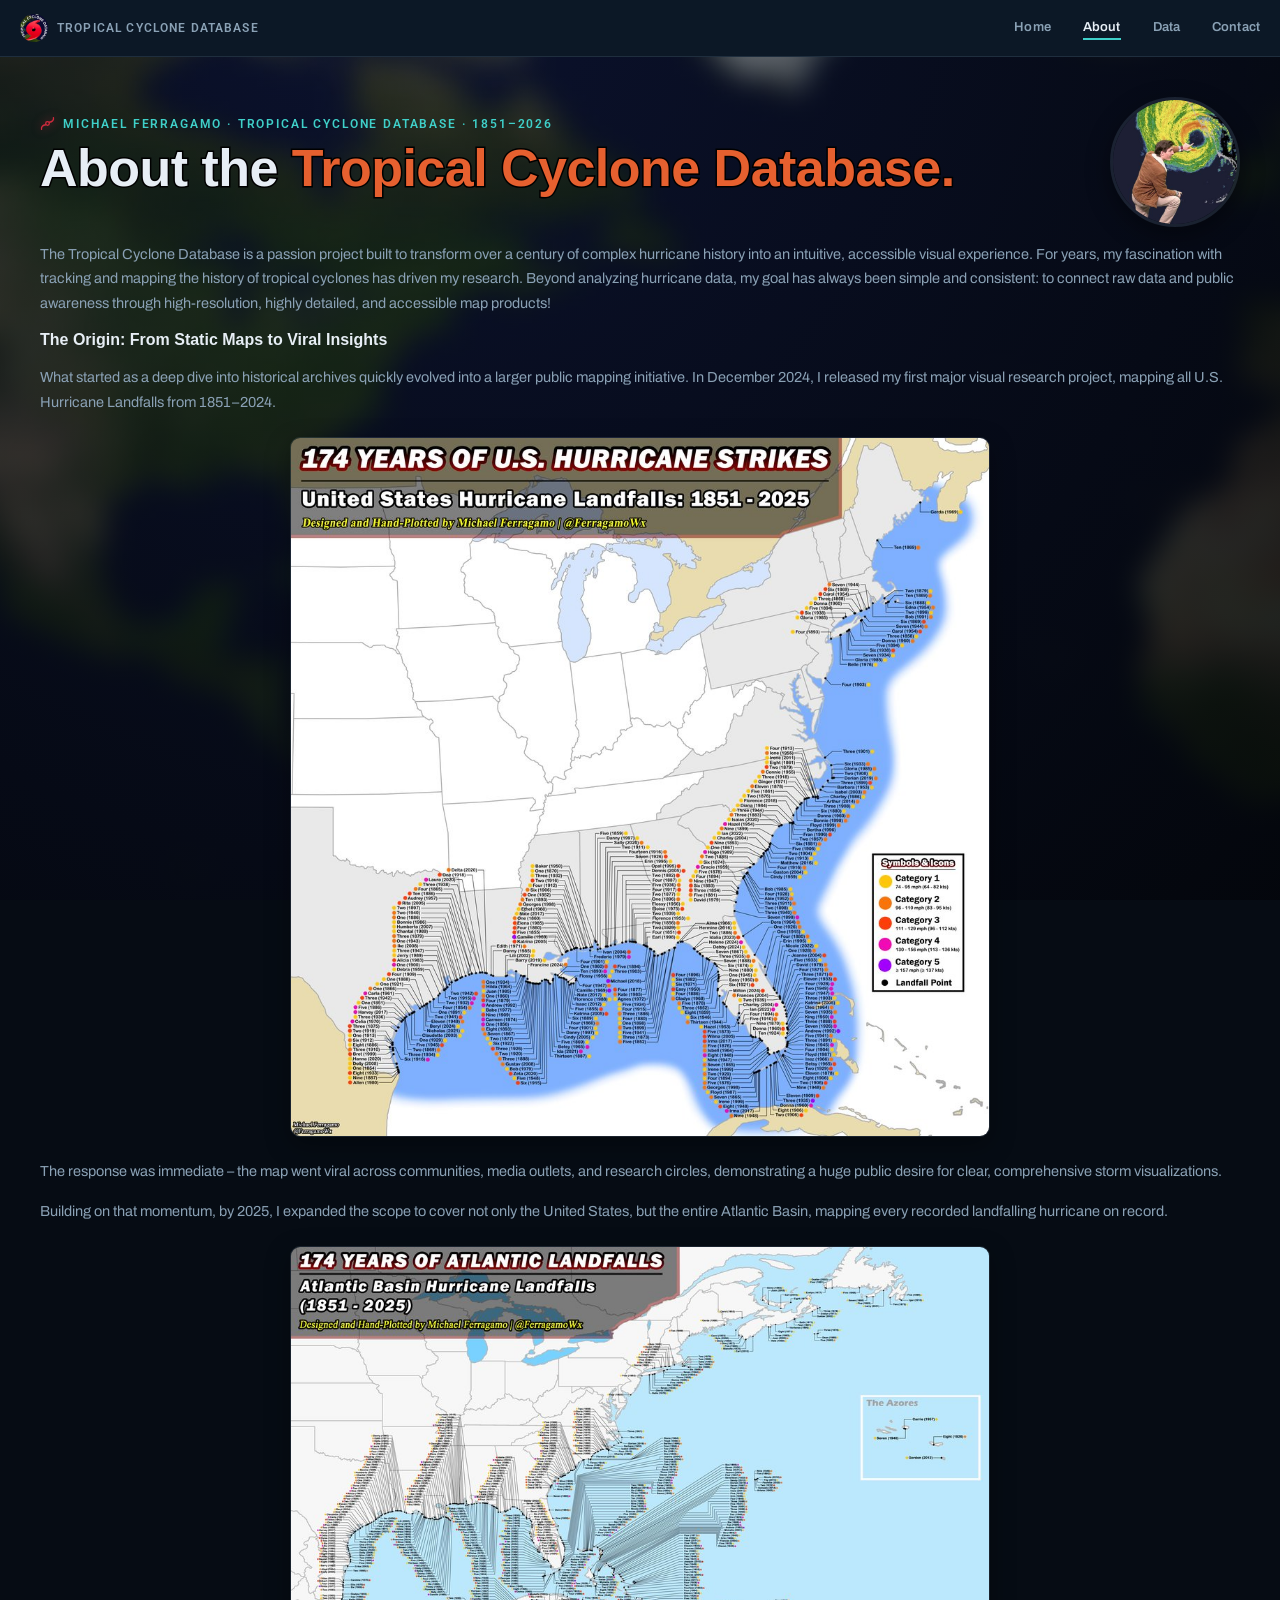
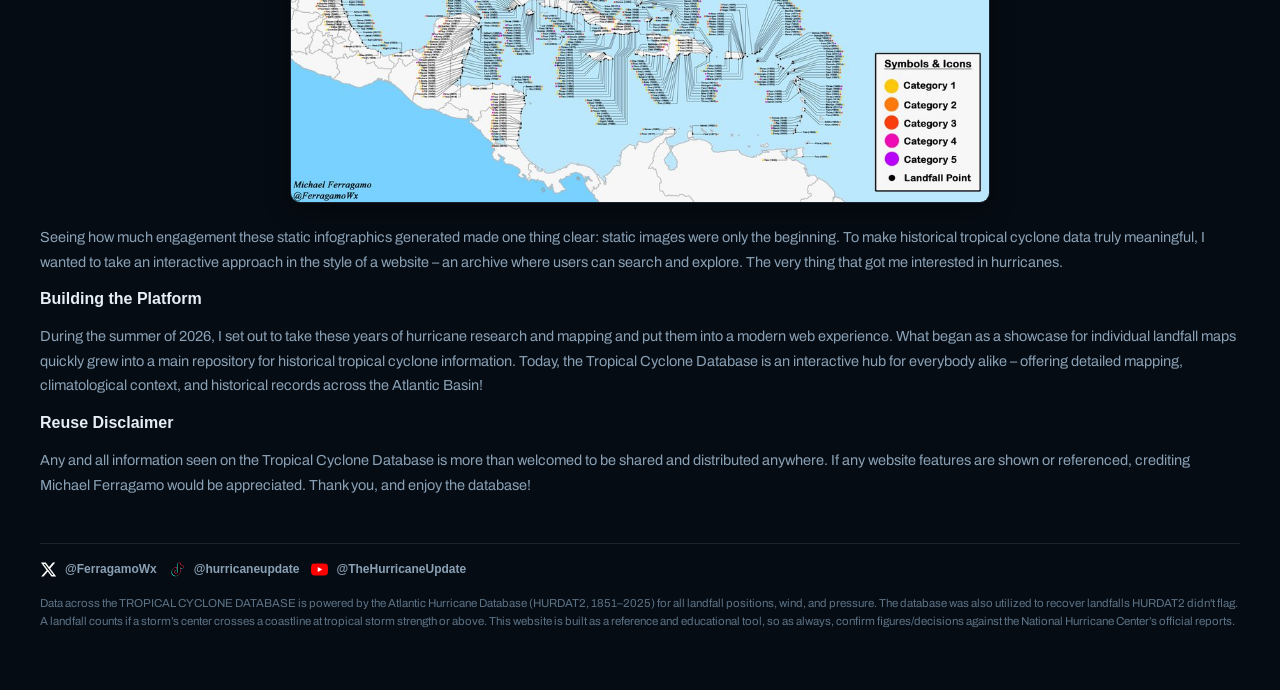
==== commit a706088b: "Add files via upload" ====
--- a/about.html
+++ b/about.html
@@ -6,7 +6,7 @@
 <link rel="icon" type="image/png" href="[data-uri]">
 <meta name="viewport" content="width=device-width, initial-scale=1.0">
 <style>
-@import url('https://fonts.googleapis.com/css2?family=Archivo+Expanded:wght@600;700;800&family=Archivo:wght@400;500;600&family=JetBrains+Mono:wght@400;500;700&display=swap');
+@import url('https://fonts.googleapis.com/css2?family=Archivo+Expanded:wght@600;700;800&family=Archivo:wght@400;500;600&family=JetBrains+Mono:wght@400;500;700&family=Roboto:wght@400;500;600;700&display=swap');
 :root{
 --bg-deep:#060c14;
 --bg-panel:#0c1826;
@@ -28,23 +28,31 @@
 *{ box-sizing:border-box; }
 html,body{
 margin:0; padding:0;
-background: radial-gradient(ellipse at 30% -10%, #0c1c2c 0%, var(--bg-deep) 55%, #030609 100%);
+background-color: var(--bg-deep);
+background-image: radial-gradient(ellipse at 30% -10%, rgba(12,28,44,0.45) 0%, rgba(6,12,20,0.80) 55%, rgba(3,6,9,0.92) 100%), url('[data-uri]');
+background-position: center, center;
+background-size: cover, cover;
+background-repeat: no-repeat, no-repeat;
+background-attachment: fixed, fixed;
 color: var(--text-main);
 font-family:'Archivo', system-ui, sans-serif;
 min-height:100vh;
 }
+@media (max-width: 900px){
+html,body{ background-attachment: scroll, scroll; }
+}
 .topnav{ background: var(--bg-panel); border-bottom: 1px solid var(--border-soft); }
 .topnav-inner{
-max-width:1280px; margin:0 auto; padding: 14px 20px;
+max-width:1600px; margin:0 auto; padding: 14px 20px;
 display:flex; align-items:center; justify-content:space-between; flex-wrap:wrap; gap:12px;
 }
 .topnav-brand{
-font-family:'JetBrains Mono',monospace; font-size:11.5px; font-weight:700;
+font-family:'Roboto', sans-serif; font-weight:600; font-size:11.5px;
 letter-spacing:.1em; color:var(--text-dim); text-transform:uppercase;
 display:flex; align-items:center; gap:9px;
 }
 .topnav-brand img{ width:28px; height:28px; border-radius:50%; display:block; flex-shrink:0; }
-.topnav-links{ display:flex; gap:22px; }
+.topnav-links{ display:flex; gap:32px; }
 .topnav-link{
 font-family:'Archivo',sans-serif; font-size:13px; font-weight:600;
 color:var(--text-dim); text-decoration:none; letter-spacing:.01em;
@@ -56,19 +64,23 @@
 .topnav-inner{ justify-content:center; text-align:center; }
 .topnav-links{ gap:16px; flex-wrap:wrap; justify-content:center; }
 }
-.wrap{ max-width:1280px; margin:0 auto; padding: 40px 20px 60px; }
+.wrap{ max-width:1600px; margin:0 auto; padding: 40px 40px 60px; }
 .eyebrow{
-font-family:'JetBrains Mono', monospace;
+font-family:'Roboto', sans-serif; font-weight:600;
 font-size:11.5px; letter-spacing:0.16em; text-transform:uppercase;
 color: var(--c-ts);
 display:flex; align-items:center; gap:8px;
 }
 .eyebrow .dot{
-width:7px;height:7px;border-radius:50%;background:var(--c-ts);
-box-shadow:0 0 8px 2px var(--accent-line);
+width:15px;height:15px;
+display:inline-flex; align-items:center; justify-content:center;
+color:var(--c-4);
+filter: drop-shadow(0 0 5px rgba(207,43,62,0.6));
 animation: blip 2.2s ease-in-out infinite;
 }
-@keyframes blip{ 0%,100%{opacity:1; transform:scale(1);} 50%{opacity:.4; transform:scale(0.7);} }
+.eyebrow .dot svg{ width:100%; height:100%; animation: spin 3.5s linear infinite; }
+@keyframes blip{ 0%,100%{opacity:1;} 50%{opacity:.45;} }
+@keyframes spin{ to{ transform:rotate(360deg); } }
 h1{
 font-family:'Archivo Expanded', sans-serif;
 font-weight:800;
@@ -76,6 +88,8 @@
 line-height:1.05;
 margin: 10px 0 12px;
 letter-spacing:-0.01em;
+-webkit-text-stroke: 3px #000;
+paint-order: stroke fill;
 }
 h1 em{ font-style:normal; color: var(--c-3); }
 .sub{ color: var(--text-dim); font-size:15.5px; max-width: 680px; line-height:1.55; margin-bottom:36px; }
@@ -94,7 +108,7 @@
 .otd-panel{ padding:26px 28px; margin-bottom:40px; }
 .otd-head{ display:flex; align-items:baseline; justify-content:space-between; flex-wrap:wrap; gap:10px; margin-bottom:18px; }
 .otd-title{ font-family:'Archivo Expanded',sans-serif; font-weight:700; font-size:19px; }
-.otd-date{ font-family:'JetBrains Mono',monospace; font-size:12.5px; color:var(--text-faint); }
+.otd-date{ font-family:'Roboto', sans-serif; font-weight:600; font-size:12.5px; color:var(--text-faint); }
 .otd-list{ display:flex; flex-direction:column; gap:10px; }
 .otd-item{
 display:flex; align-items:center; gap:14px;
@@ -102,12 +116,12 @@
 padding:12px 16px;
 }
 .otd-cat{
-font-family:'JetBrains Mono',monospace; font-weight:700; font-size:11px;
+font-family:'Roboto', sans-serif; font-weight:600; font-size:11px;
 color:#08131c; border-radius:6px; padding:5px 8px; min-width:34px; text-align:center; flex-shrink:0;
 }
 .otd-body{ flex:1; min-width:0; }
 .otd-see-btn{
-flex-shrink:0; font-family:'JetBrains Mono',monospace; font-size:11px; font-weight:700;
+flex-shrink:0; font-family:'Roboto', sans-serif; font-weight:600; font-size:11px;
 letter-spacing:.02em; color:var(--c-ts); text-decoration:none; white-space:nowrap;
 padding:7px 12px; border:1px solid var(--accent-line); border-radius:7px; transition: all .15s;
 }
@@ -128,7 +142,7 @@
 .site-card-title{ font-family:'Archivo Expanded',sans-serif; font-weight:700; font-size:16px; color:var(--text-main); }
 .site-card-desc{ font-size:13px; color:var(--text-dim); line-height:1.45; }
 .site-card-tag{
-font-family:'JetBrains Mono',monospace; font-size:10px; letter-spacing:.06em; text-transform:uppercase;
+font-family:Arial, sans-serif; font-size:10px; letter-spacing:.06em; text-transform:uppercase;
 color:var(--c-ts); margin-top:auto; padding-top:6px;
 }
 .site-card.disabled .site-card-tag{ color:var(--text-faint); }
@@ -137,15 +151,14 @@
 font-size:11.5px; color:var(--text-faint); line-height:1.6;
 }
 footer a{ color: var(--text-dim); }
-.footer-social{ display:flex; align-items:center; gap:14px; margin-bottom:14px; }
+.footer-social{ display:flex; align-items:center; gap:12px; margin-bottom:14px; flex-wrap:wrap; }
 .footer-social a{
-display:flex; align-items:center; justify-content:center;
-width:32px; height:32px; border-radius:8px;
-background:var(--bg-panel-2); border:1px solid var(--border-soft);
-color:var(--text-dim); transition: all .15s;
-}
-.footer-social a:hover{ color:var(--c-ts); border-color:var(--c-ts); background:rgba(63,208,201,0.1); }
-.footer-social svg{ width:16px; height:16px; fill:currentColor; }
+display:flex; align-items:center; gap:8px;
+color:var(--text-dim); transition: color .15s; text-decoration:none;
+font-family:Arial, sans-serif; font-size:12px; font-weight:600;
+}
+.footer-social a:hover{ color:var(--text-main); }
+.footer-social svg{ width:17px; height:17px; flex:0 0 auto; }
 ::selection{ background: var(--c-ts); color:#08131c; }
 .about-content{ max-width: 100%; margin-top: 8px; }
 .about-content p{ color: var(--text-dim); font-size:14.5px; line-height:1.7; margin-bottom:16px; }
@@ -186,7 +199,7 @@
 <div class="wrap">
 <header class="hero about-hero-row">
 <div class="about-hero-text">
-<div class="eyebrow"><span class="dot"></span>MICHAEL FERRAGAMO &middot; TROPICAL CYCLONE DATABASE &middot; 1851&ndash;2026</div>
+<div class="eyebrow"><span class="dot"><svg viewBox="0 0 24 24" xmlns="http://www.w3.org/2000/svg" fill="none" stroke="currentColor" stroke-width="2.1" stroke-linecap="round"><circle cx="12" cy="12" r="2.9"/><path d="M15,10 C19.5,9.5 22.5,6.5 21.5,2.7"/><path d="M9,14 C4.5,14.5 1.5,17.5 2.5,21.3"/></svg></span>MICHAEL FERRAGAMO &middot; TROPICAL CYCLONE DATABASE &middot; 1851&ndash;2026</div>
 <h1>About the <em>Tropical Cyclone Database.</em></h1>
 </div>
 <img src="[data-uri]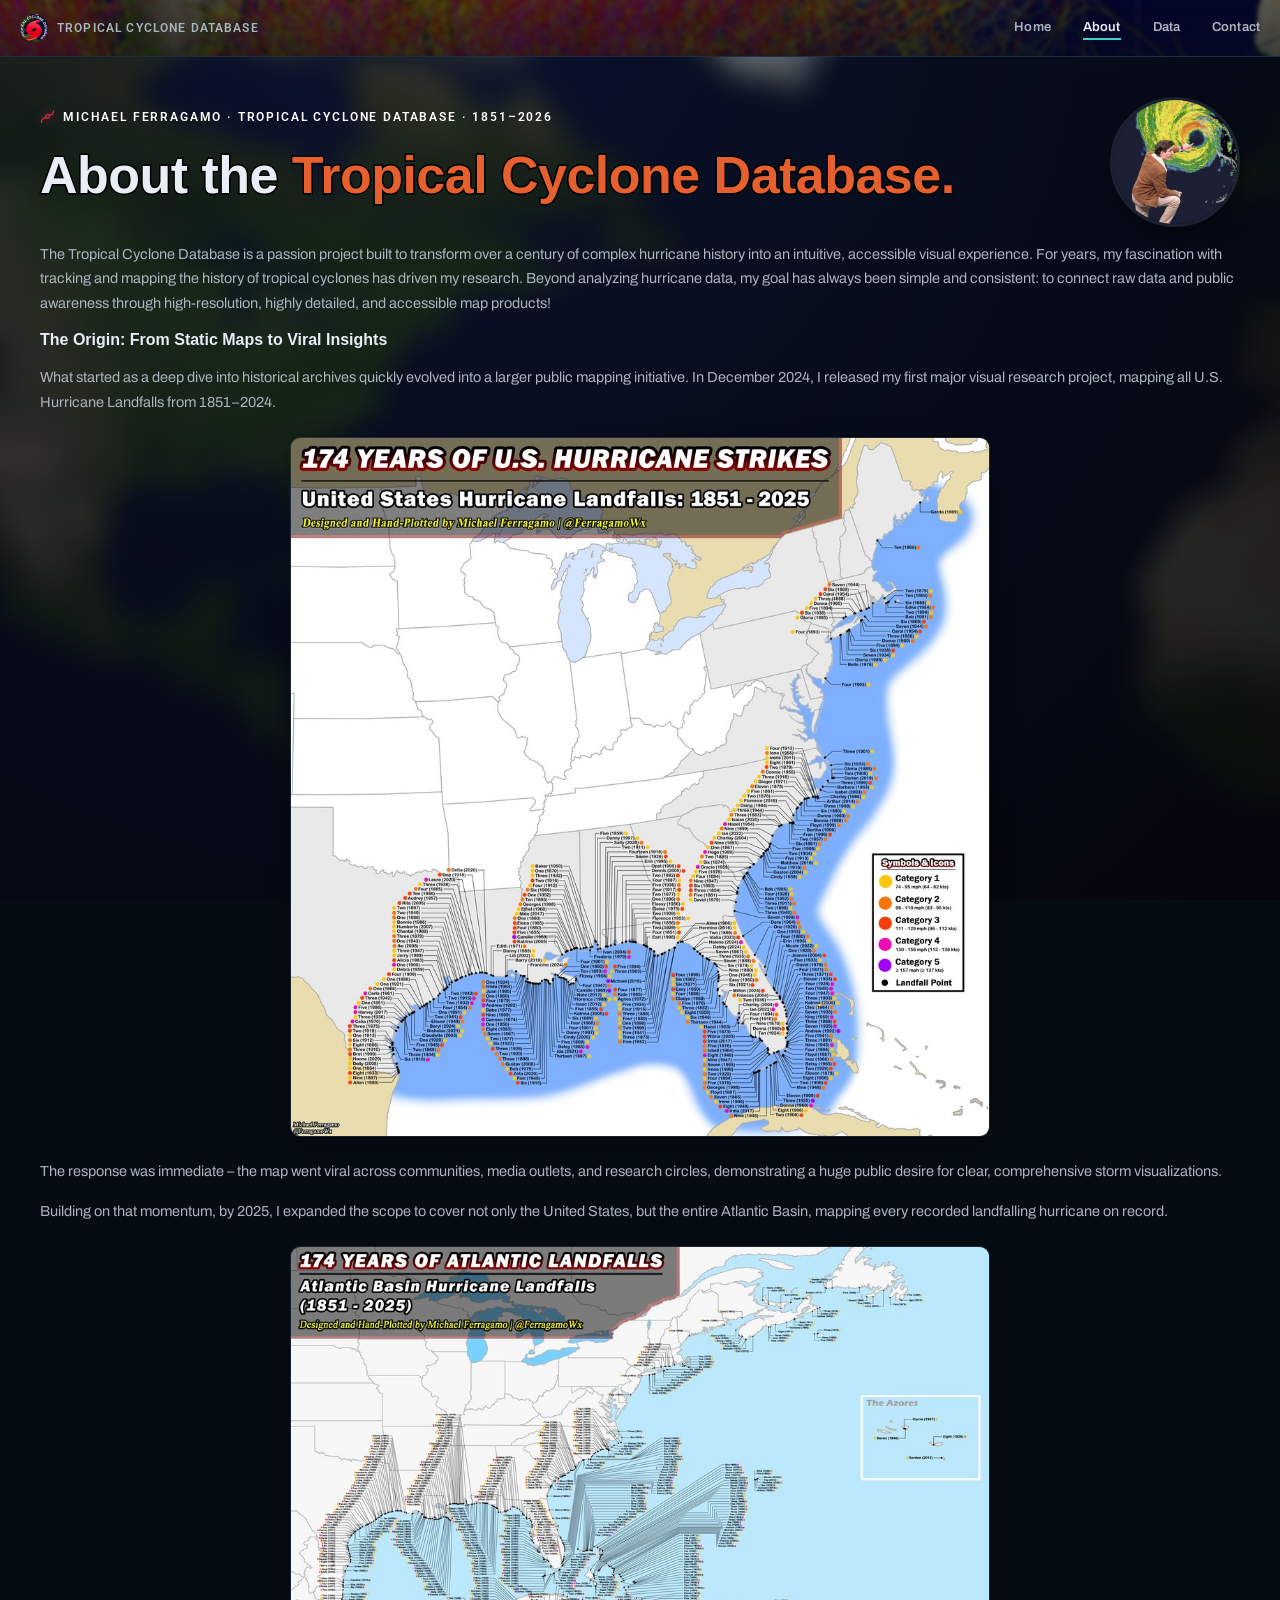
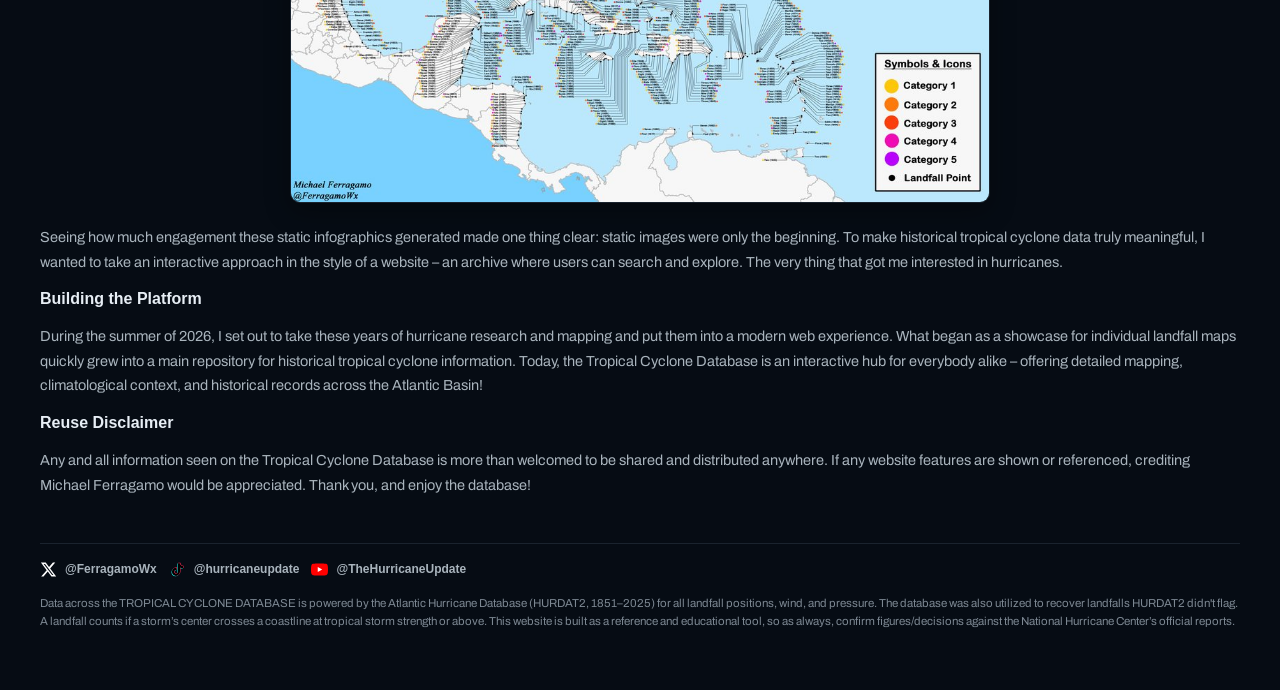
